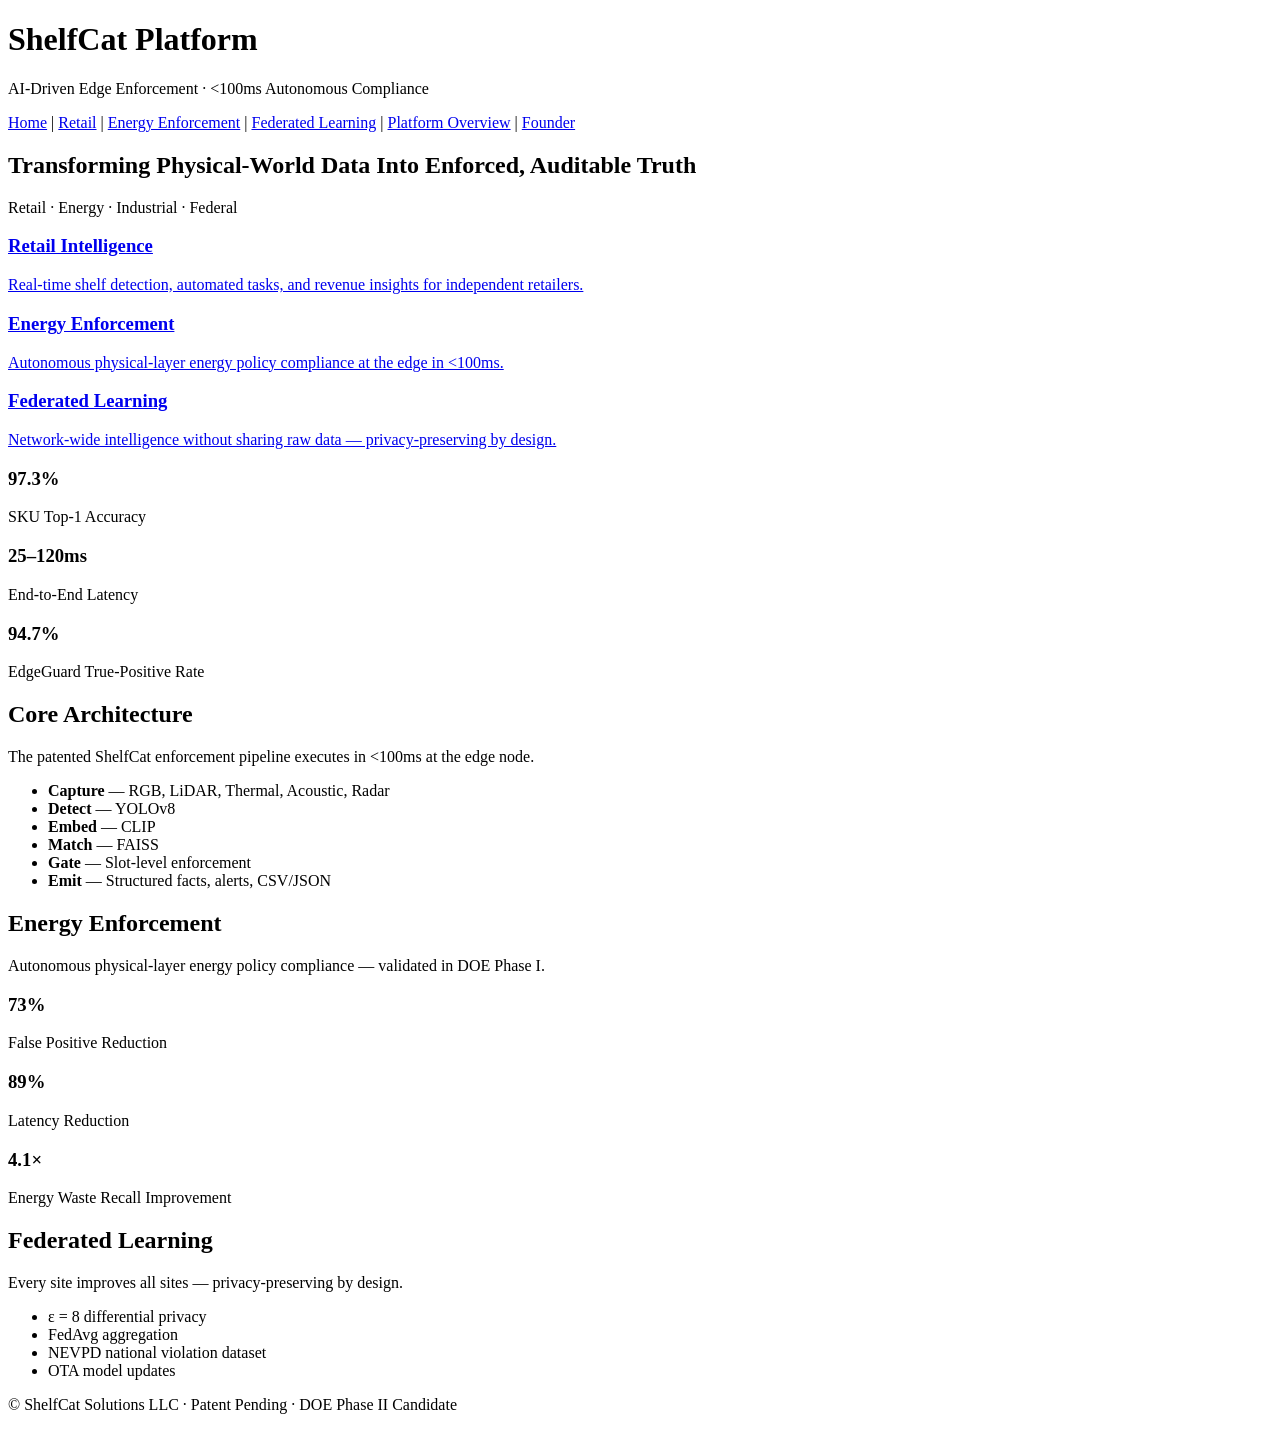
==== index.html @ 82e29e9f "Update index.html with complete navigation including founder page" ====
<!DOCTYPE html>
<html lang="en">
<head>
    <meta charset="UTF-8">
    <meta name="viewport" content="width=device-width, initial-scale=1.0">
    <title>ShelfCat — AI-Driven Edge Enforcement</title>
    <link rel="stylesheet" href="style.css">
</head>

<body>

<header>
    <h1>ShelfCat Platform</h1>
    <p>AI-Driven Edge Enforcement · <100ms Autonomous Compliance</p>
    
    <nav>
        <a href="index.html">Home</a> |
        <a href="retail.html">Retail</a> |
        <a href="energy.html">Energy Enforcement</a> |
        <a href="federated.html">Federated Learning</a> |
        <a href="platform.html">Platform Overview</a> |
        <a href="founder.html">Founder</a>
    </nav>
</header>

<section class="hero">
    <h2>Transforming Physical-World Data Into Enforced, Auditable Truth</h2>
    <p>Retail · Energy · Industrial · Federal</p>
</section>

<section class="module-grid">
    <a href="retail.html" class="module-card">
        <h3>Retail Intelligence</h3>
        <p>Real-time shelf detection, automated tasks, and revenue insights for independent retailers.</p>
    </a>
    
    <a href="energy.html" class="module-card">
        <h3>Energy Enforcement</h3>
        <p>Autonomous physical-layer energy policy compliance at the edge in <100ms.</p>
    </a>
    
    <a href="federated.html" class="module-card">
        <h3>Federated Learning</h3>
        <p>Network-wide intelligence without sharing raw data — privacy-preserving by design.</p>
    </a>
</section>

<section class="metrics">
    <div class="metric-box">
        <h3>97.3%</h3>
        <p>SKU Top‑1 Accuracy</p>
    </div>
    <div class="metric-box">
        <h3>25–120ms</h3>
        <p>End-to-End Latency</p>
    </div>
    <div class="metric-box">
        <h3>94.7%</h3>
        <p>EdgeGuard True-Positive Rate</p>
    </div>
</section>

<section class="architecture">
    <h2>Core Architecture</h2>
    <p>The patented ShelfCat enforcement pipeline executes in <100ms at the edge node.</p>

    <ul>
        <li><strong>Capture</strong> — RGB, LiDAR, Thermal, Acoustic, Radar</li>
        <li><strong>Detect</strong> — YOLOv8</li>
        <li><strong>Embed</strong> — CLIP</li>
        <li><strong>Match</strong> — FAISS</li>
        <li><strong>Gate</strong> — Slot-level enforcement</li>
        <li><strong>Emit</strong> — Structured facts, alerts, CSV/JSON</li>
    </ul>
</section>

<section class="energy">
    <h2>Energy Enforcement</h2>
    <p>Autonomous physical-layer energy policy compliance — validated in DOE Phase I.</p>

    <div class="metric-box">
        <h3>73%</h3>
        <p>False Positive Reduction</p>
    </div>
    <div class="metric-box">
        <h3>89%</h3>
        <p>Latency Reduction</p>
    </div>
    <div class="metric-box">
        <h3>4.1×</h3>
        <p>Energy Waste Recall Improvement</p>
    </div>
</section>

<section class="federated">
    <h2>Federated Learning</h2>
    <p>Every site improves all sites — privacy-preserving by design.</p>
    <ul>
        <li>ε = 8 differential privacy</li>
        <li>FedAvg aggregation</li>
        <li>NEVPD national violation dataset</li>
        <li>OTA model updates</li>
    </ul>
</section>

<section class="footer">
    <p>© ShelfCat Solutions LLC · Patent Pending · DOE Phase II Candidate</p>
</section>

<script src="script.js"></script>
</body>
</html>
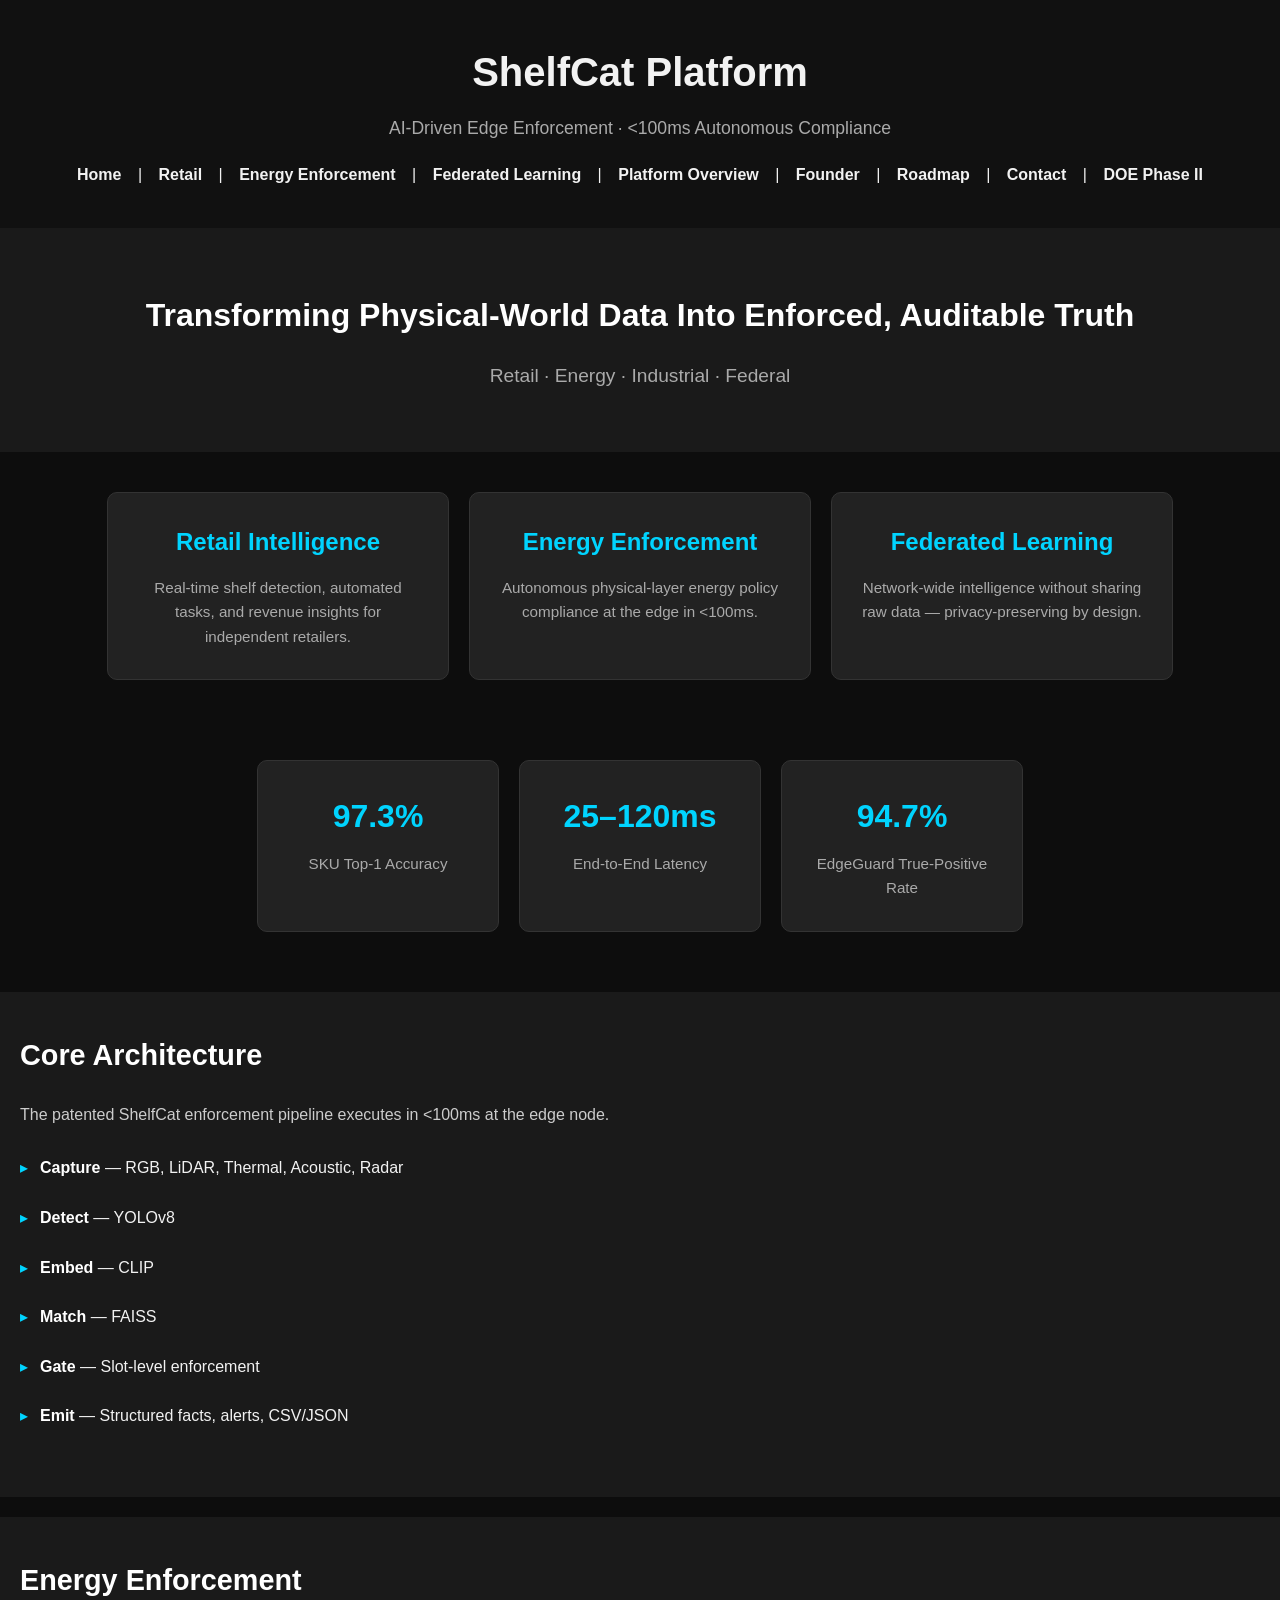
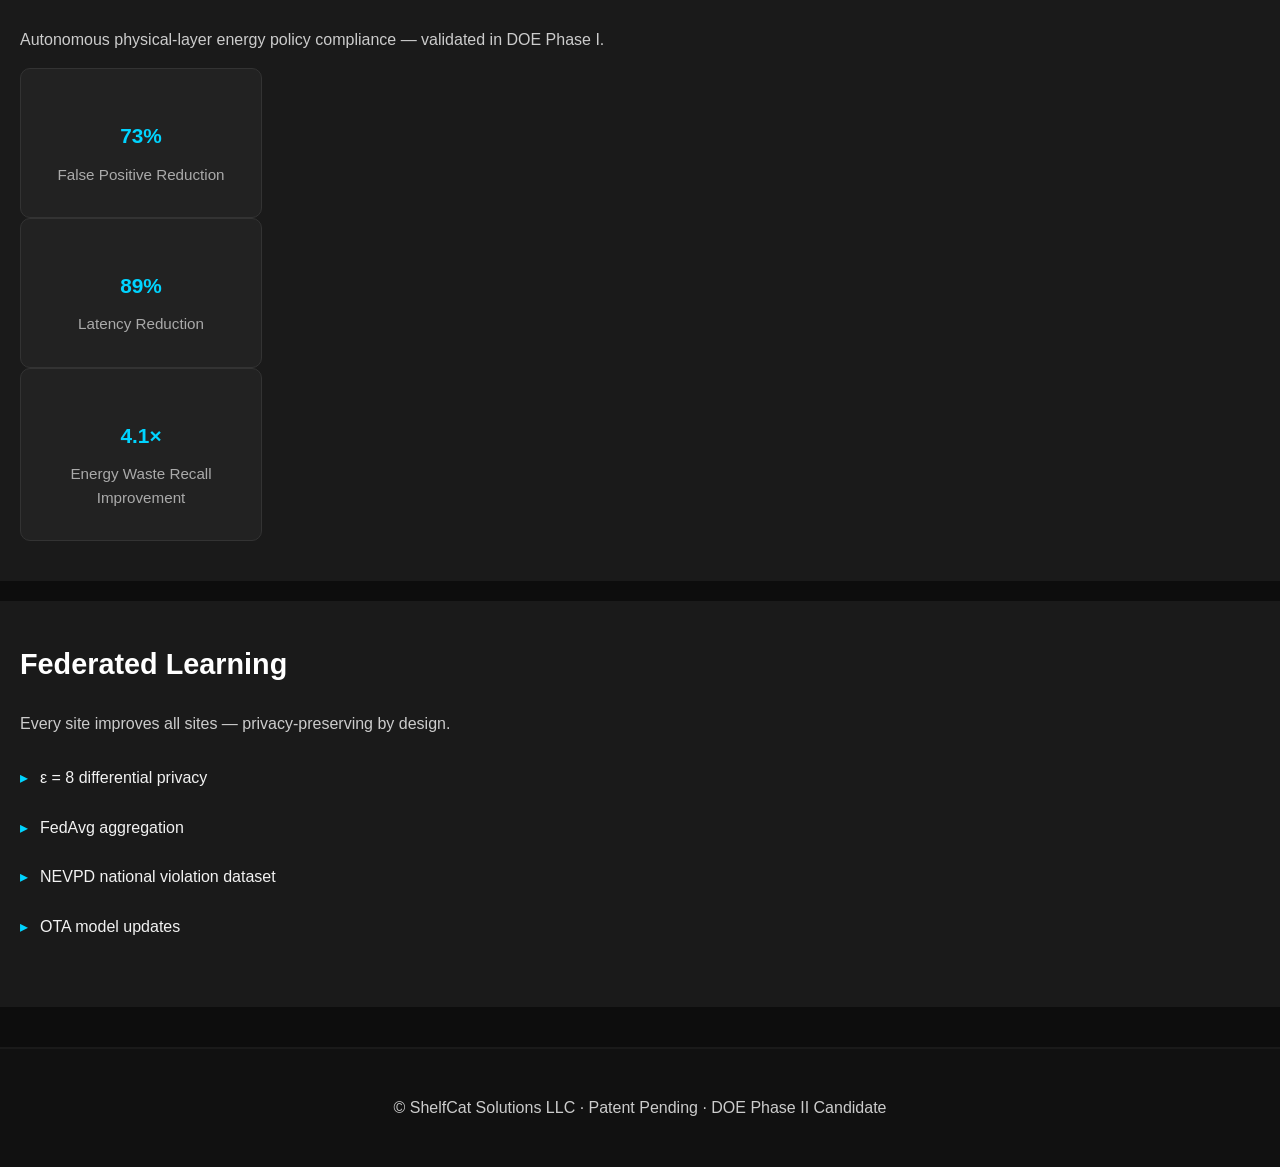
==== commit 1d010389: "Add navigation links for Roadmap, Contact, and DOE Phase II pages" ====
--- a/index.html
+++ b/index.html
@@ -19,7 +19,10 @@
         <a href="energy.html">Energy Enforcement</a> |
         <a href="federated.html">Federated Learning</a> |
         <a href="platform.html">Platform Overview</a> |
-        <a href="founder.html">Founder</a>
+        <a href="founder.html">Founder</a> |
+        <a href="roadmap.html">Roadmap</a> |
+        <a href="contact.html">Contact</a> |
+        <a href="doe-phase2.html">DOE Phase II</a>
     </nav>
 </header>
 
--- a/style.css
+++ b/style.css
@@ -0,0 +1,261 @@
+body {
+    margin: 0;
+    font-family: Arial, sans-serif;
+    background: #0d0d0d;
+    color: #f2f2f2;
+    line-height: 1.6;
+}
+
+header {
+    text-align: center;
+    padding: 40px 20px;
+    background: #111;
+    border-bottom: 2px solid #1a1a1a;
+}
+
+header h1 {
+    margin: 0 0 10px 0;
+    font-size: 2.5em;
+}
+
+header p {
+    margin: 0 0 20px 0;
+    font-size: 1.1em;
+    color: #aaa;
+}
+
+nav {
+    margin-top: 20px;
+    flex-wrap: wrap;
+}
+
+nav a {
+    color: #f2f2f2;
+    margin: 0 12px;
+    text-decoration: none;
+    font-weight: bold;
+    display: inline-block;
+}
+
+nav a:hover {
+    color: #00d4ff;
+    text-decoration: underline;
+}
+
+.hero {
+    text-align: center;
+    padding: 60px 20px;
+    background: #1a1a1a;
+}
+
+.hero h2 {
+    font-size: 2em;
+    margin: 0 0 20px 0;
+}
+
+.hero p {
+    font-size: 1.2em;
+    color: #aaa;
+    margin: 0;
+}
+
+.metrics {
+    display: flex;
+    justify-content: center;
+    gap: 20px;
+    padding: 40px;
+    flex-wrap: wrap;
+}
+
+.metric-box {
+    background: #222;
+    padding: 30px 20px;
+    border-radius: 10px;
+    width: 200px;
+    text-align: center;
+    border: 1px solid #333;
+}
+
+.metric-box h3 {
+    font-size: 2em;
+    margin: 0 0 10px 0;
+    color: #00d4ff;
+}
+
+.metric-box p {
+    margin: 0;
+    color: #aaa;
+    font-size: 0.95em;
+}
+
+.module-grid {
+    display: flex;
+    justify-content: center;
+    gap: 20px;
+    padding: 40px;
+    flex-wrap: wrap;
+}
+
+.module-card {
+    background: #222;
+    padding: 30px;
+    border-radius: 10px;
+    width: 280px;
+    text-align: center;
+    color: #f2f2f2;
+    text-decoration: none;
+    transition: 0.2s ease;
+    border: 1px solid #333;
+    display: block;
+}
+
+.module-card:hover {
+    background: #333;
+    transform: scale(1.03);
+    border-color: #00d4ff;
+}
+
+.module-card h3 {
+    margin: 0 0 15px 0;
+    font-size: 1.5em;
+    color: #00d4ff;
+}
+
+.module-card p {
+    margin: 0;
+    color: #aaa;
+    font-size: 0.95em;
+}
+
+.architecture, .energy, .federated, .retail-section, .energy-section, .fed-section, .platform-section, .founder-section, .contact-section, .roadmap-section, .doe-section {
+    padding: 40px 20px;
+    background: #1a1a1a;
+    margin-top: 20px;
+}
+
+.architecture h2, .energy h2, .federated h2, .retail-section h2, .energy-section h2, .fed-section h2, .platform-section h2, .founder-section h2, .contact-section h2, .roadmap-section h2, .doe-section h2 {
+    font-size: 1.8em;
+    margin-top: 0;
+}
+
+.architecture h3, .energy h3, .federated h3, .retail-section h3, .energy-section h3, .fed-section h3, .platform-section h3, .founder-section h3, .contact-section h3, .roadmap-section h3, .doe-section h3 {
+    font-size: 1.3em;
+    margin-top: 20px;
+}
+
+.architecture ul, .federated ul, .retail-section ul, .energy-section ul, .fed-section ul, .platform-section ul, .founder-section ul, .contact-section ul, .roadmap-section ul, .doe-section ul {
+    list-style: none;
+    padding: 0;
+}
+
+.architecture li, .federated li, .retail-section li, .energy-section li, .fed-section li, .platform-section li, .founder-section li, .contact-section li, .roadmap-section li, .doe-section li {
+    padding: 12px 0;
+    padding-left: 20px;
+    position: relative;
+}
+
+.architecture li:before, .federated li:before, .retail-section li:before, .energy-section li:before, .fed-section li:before, .platform-section li:before, .founder-section li:before, .contact-section li:before, .roadmap-section li:before, .doe-section li:before {
+    content: "▸";
+    position: absolute;
+    left: 0;
+    color: #00d4ff;
+}
+
+.retail-section {
+    background: #222;
+    border-radius: 10px;
+}
+
+.energy-section {
+    background: #222;
+    border-radius: 10px;
+}
+
+.fed-section {
+    background: #222;
+    border-radius: 10px;
+}
+
+.platform-section {
+    background: #222;
+    border-radius: 10px;
+}
+
+.founder-section {
+    background: #222;
+    border-radius: 10px;
+}
+
+.contact-section {
+    background: #222;
+    border-radius: 10px;
+}
+
+.roadmap-section {
+    background: #222;
+    border-radius: 10px;
+}
+
+.doe-section {
+    background: #222;
+    border-radius: 10px;
+}
+
+.footer {
+    text-align: center;
+    padding: 30px 20px;
+    background: #111;
+    margin-top: 40px;
+    border-top: 2px solid #1a1a1a;
+    color: #aaa;
+}
+
+.footer a {
+    color: #00d4ff;
+    text-decoration: none;
+}
+
+.footer a:hover {
+    text-decoration: underline;
+}
+
+h2 {
+    color: #ffffff;
+}
+
+h3 {
+    color: #ffffff;
+}
+
+p {
+    color: #cccccc;
+}
+
+strong {
+    color: #ffffff;
+}
+
+@media (max-width: 768px) {
+    .metrics, .module-grid {
+        flex-direction: column;
+        align-items: center;
+    }
+    
+    .metric-box, .module-card {
+        width: 100%;
+        max-width: 300px;
+    }
+    
+    header h1 {
+        font-size: 1.8em;
+    }
+    
+    .hero h2 {
+        font-size: 1.4em;
+    }
+    
+    nav a {
+        display: block;
+        margin: 8px 0;
+    }
+}
